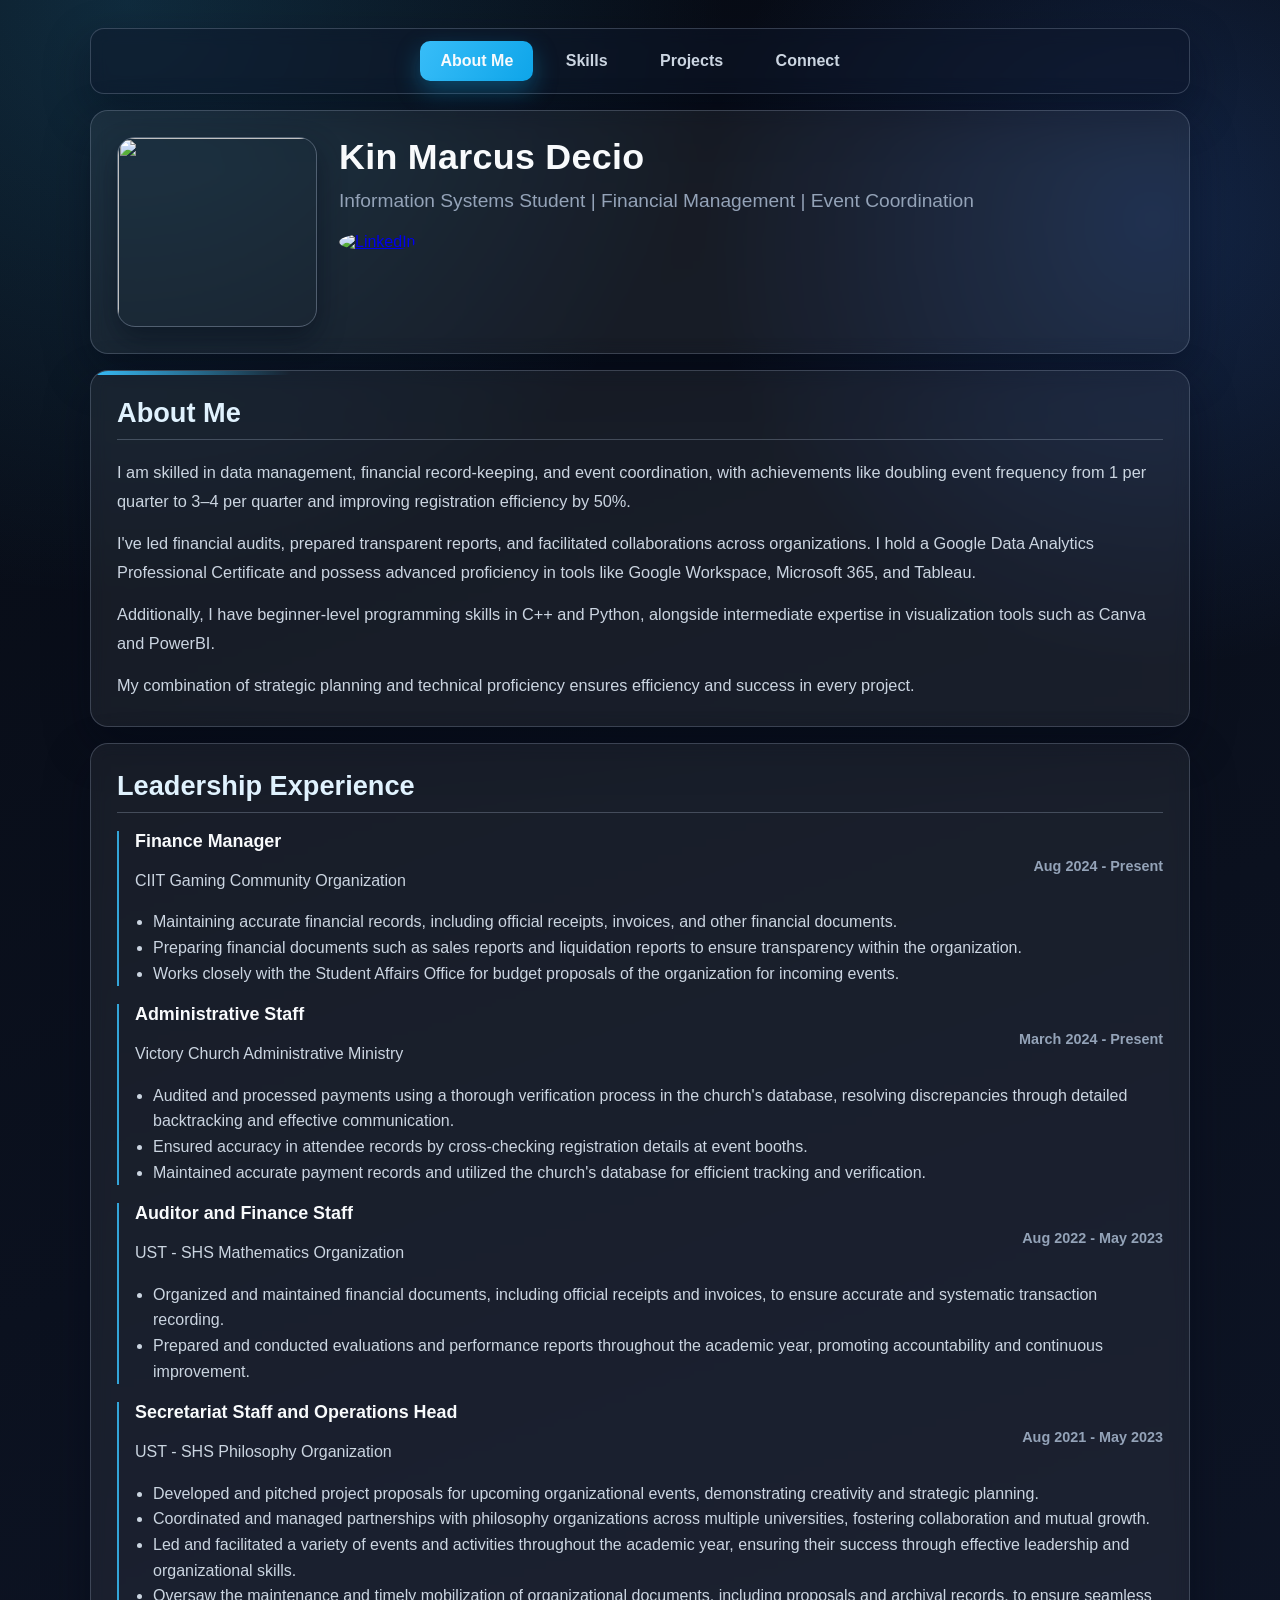
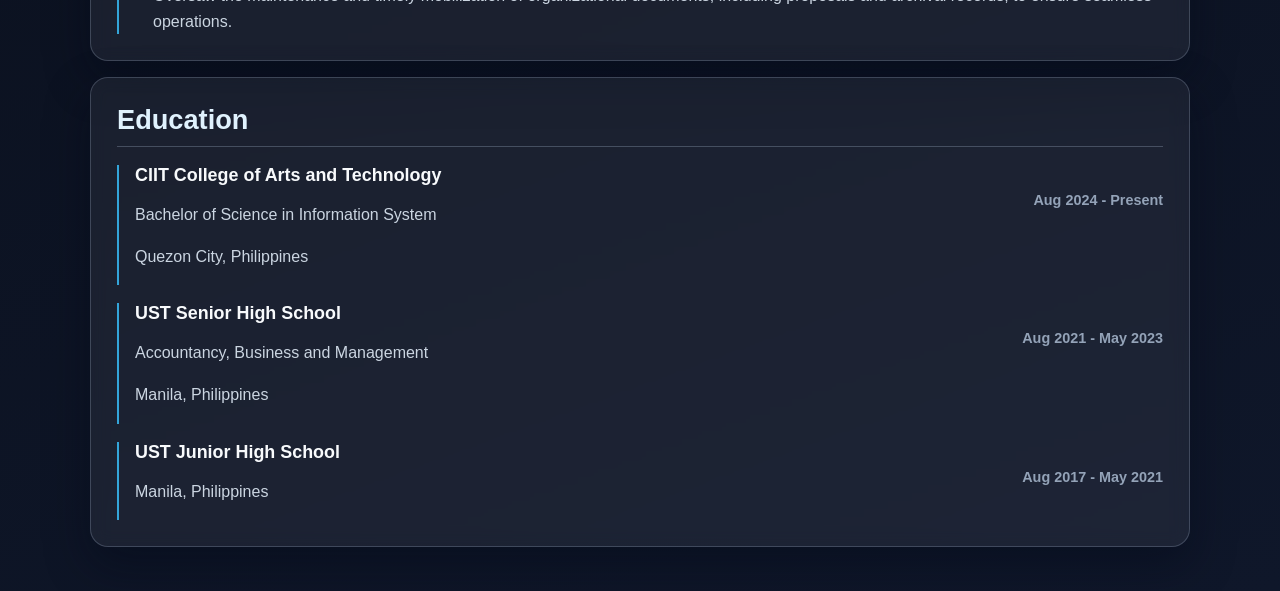
==== Index.html @ dff07a02 "Add files via upload" ====
<!DOCTYPE html>
<html lang="en">
<head>
    <meta charset="UTF-8">
    <meta name="viewport" content="width=device-width, initial-scale=1.0">
    <title>About Me - Kin Marcus Decio</title>
    <link rel="stylesheet" href="Index.css">
</head>
<body>

        <!-- NAVIGATION -->
    <div class="nav">
        <a href="Index.html" class="active">About Me</a>
        <a href="Skills.html">Skills</a>
        <a href="Projects.html">Projects</a>
        <a href="Socials.html">Connect</a>
    </div>

    <!-- PROFILE CARD -->
    <div class="card profile">
        <img src="profile.jpg" class="profile-img">

        <div>
            <h1>Kin Marcus Decio</h1>
            <p class="subtitle">
                Information Systems Student | Financial Management | Event Coordination
            </p>
            <a href="https://www.linkedin.com/in/kindecio" target="_blank" class="linkedin-link">
                <img src="linkedin.png" alt="LinkedIn" class="linkedin-icon">
            </a>
        </div>
    </div>

    <!-- ABOUT -->
    <div class="card about">
        <h2>About Me</h2>
        <div class="about-text">
            <p>
                I am skilled in data management, financial record-keeping, and event coordination, with achievements like doubling event frequency from 1 per quarter to 3–4 per quarter and improving registration efficiency by 50%.
            </p>
            <p>
                I've led financial audits, prepared transparent reports, and facilitated collaborations across organizations. I hold a Google Data Analytics Professional Certificate and possess advanced proficiency in tools like Google Workspace, Microsoft 365, and Tableau.
            </p>
            <p>
                Additionally, I have beginner-level programming skills in C++ and Python, alongside intermediate expertise in visualization tools such as Canva and PowerBI.
            </p>
            <p>
                My combination of strategic planning and technical proficiency ensures efficiency and success in every project.
            </p>
        </div>
    </div>

    <!-- EXPERIENCE -->
     <div class = "main-content">
    <div class="card">
        <h2>Leadership Experience</h2>

        <div class="item">
            <h3>Finance Manager</h3>
            <span class="date">Aug 2024 - Present</span>
            <p>CIIT Gaming Community Organization</p>
            <ul>
                <li>Maintaining accurate financial records, including official receipts, invoices, and other financial documents.</li>
                <li>Preparing financial documents such as sales reports and liquidation reports to ensure transparency within the organization.</li>
                <li>Works closely with the Student Affairs Office for budget proposals of the organization for incoming events.</li>
            </ul>
        </div>

        <div class="item">
            <h3>Administrative Staff</h3>
            <span class="date">March 2024 - Present</span>
            <p>Victory Church Administrative Ministry</p>
            <ul>
                <li>Audited and processed payments using a thorough verification process in the church's database, resolving discrepancies through detailed backtracking and effective communication.</li>
                <li>Ensured accuracy in attendee records by cross-checking registration details at event booths.</li>
                <li>Maintained accurate payment records and utilized the church's database for efficient tracking and verification.</li>
            </ul>
        </div>

        <div class="item">
            <h3>Auditor and Finance Staff</h3>
            <span class="date">Aug 2022 - May 2023</span>
            <p>UST - SHS Mathematics Organization</p>
            <ul>
                <li>Organized and maintained financial documents, including official receipts and invoices, to ensure accurate and systematic transaction recording.</li>
                <li>Prepared and conducted evaluations and performance reports throughout the academic year, promoting accountability and continuous improvement.</li>
            </ul>
        </div>

        <div class="item">
            <h3>Secretariat Staff and Operations Head</h3>
            <span class="date">Aug 2021 - May 2023</span>
            <p>UST - SHS Philosophy Organization</p>
            <ul>
                <li>Developed and pitched project proposals for upcoming organizational events, demonstrating creativity and strategic planning.</li>
                <li>Coordinated and managed partnerships with philosophy organizations across multiple universities, fostering collaboration and mutual growth.</li>
                <li>Led and facilitated a variety of events and activities throughout the academic year, ensuring their success through effective leadership and organizational skills.</li>
                <li>Oversaw the maintenance and timely mobilization of organizational documents, including proposals and archival records, to ensure seamless operations.</li>
            </ul>
        </div>
    </div>

    <!-- EDUCATION -->
    <div class="card">
        <h2>Education</h2>

        <div class="item">
            <h3>CIIT College of Arts and Technology</h3>
            <span class="date">Aug 2024 - Present</span>
            <p>Bachelor of Science in Information System</p>
            <p>Quezon City, Philippines</p>
        </div>

        <div class="item">
            <h3>UST Senior High School</h3>
            <span class="date">Aug 2021 - May 2023</span>
            <p>Accountancy, Business and Management</p>
            <p>Manila, Philippines</p>
        </div>

        <div class="item">
            <h3>UST Junior High School</h3>
            <span class="date">Aug 2017 - May 2021</span>
            <p>Manila, Philippines</p>
        </div>
    </div>
    </div>

</body>
</html>
---- Index.css ----
:root {
    --bg: #070b14;
    --bg-alt: #0f172a;
    --card: rgba(255, 255, 255, 0.06);
    --card-border: rgba(148, 163, 184, 0.3);
    --text: #e2e8f0;
    --muted: #94a3b8;
    --accent: #38bdf8;
    --accent-strong: #0ea5e9;
    --shadow: 0 18px 45px rgba(2, 8, 23, 0.4);
}

* {
    box-sizing: border-box;
}

body {
    font-family: "Segoe UI", "Inter", "Arial", sans-serif;
    margin: 0;
    color: var(--text);
    background:
        radial-gradient(1000px circle at 10% 0%, rgba(56, 189, 248, 0.18), transparent 60%),
        radial-gradient(900px circle at 90% 10%, rgba(59, 130, 246, 0.2), transparent 50%),
        linear-gradient(160deg, var(--bg), var(--bg-alt));
    min-height: 100vh;
}

/* NAV */
.nav {
    width: min(1100px, 92%);
    margin: 28px auto 10px;
    padding: 8px;
    text-align: center;
    background: rgba(15, 23, 42, 0.45);
    border: 1px solid var(--card-border);
    border-radius: 14px;
    backdrop-filter: blur(8px);
    box-shadow: var(--shadow);
}

.nav a {
    display: inline-block;
    padding: 11px 20px;
    margin: 4px;
    border-radius: 10px;
    text-decoration: none;
    color: #cbd5e1;
    font-size: 1rem;
    font-weight: 600;
    transition: transform 0.22s ease, box-shadow 0.22s ease, background 0.22s ease, color 0.22s ease;
}

.nav a:hover {
    color: #f8fafc;
    background: rgba(148, 163, 184, 0.18);
    transform: translateY(-2px) scale(1.03);
    box-shadow: 0 8px 18px rgba(2, 8, 23, 0.35);
}

.nav .active {
    color: #f8fafc;
    background: linear-gradient(120deg, var(--accent), var(--accent-strong));
    box-shadow: 0 10px 24px rgba(14, 165, 233, 0.35);
}

/* CARD */
.card {
    width: min(1100px, 92%);
    margin: 16px auto;
    padding: 26px;
    border-radius: 18px;
    background: var(--card);
    border: 1px solid var(--card-border);
    backdrop-filter: blur(8px);
    box-shadow: var(--shadow);
    transition: transform 0.22s ease, border-color 0.22s ease, box-shadow 0.22s ease;
}

.card:hover {
    transform: translateY(-3px) scale(1.005);
    border-color: rgba(56, 189, 248, 0.55);
    box-shadow: 0 14px 28px rgba(2, 8, 23, 0.45);
}

/* PROFILE CARD */
.card.profile {
    display: flex;
    align-items: flex-start;
    gap: 22px;
    text-align: left;
}

/* PROFILE IMAGE */
.profile-img {
    width: 200px;
    height: 190px;
    border-radius: 18px;
    object-fit: cover;
    border: 1px solid rgba(148, 163, 184, 0.45);
    box-shadow: 0 12px 28px rgba(2, 8, 23, 0.45);
}

/* NAME */
.card.profile h1 {
    margin: 0 0 8px;
    color: #f8fafc;
    font-size: clamp(1.7rem, 2.8vw, 2.3rem);
    letter-spacing: 0.3px;
}

/* SUBTITLE */
.subtitle {
    margin: 0;
    color: var(--muted);
    font-size: clamp(1rem, 2vw, 1.2rem);
    line-height: 1.6;
}

/* LINKEDIN ICON */
.linkedin-link {
    display: inline-block;
    margin-top: 16px;
}

.linkedin-icon {
    width: 46px;
    height: 46px;
    border-radius: 50%;
    transition: transform 0.2s ease, filter 0.2s ease;
}

.linkedin-icon:hover {
    transform: translateY(-2px) scale(1.04);
    filter: drop-shadow(0 8px 16px rgba(56, 189, 248, 0.45));
}

/* ABOUT SECTION */
.card.about {
    position: relative;
    overflow: hidden;
}

.card.about::before {
    content: "";
    position: absolute;
    inset: 0 auto auto 0;
    width: 200px;
    height: 4px;
    background: linear-gradient(90deg, var(--accent), transparent);
}

/* CARD TITLES */
.card h2 {
    margin: 0 0 18px;
    padding-bottom: 10px;
    font-size: clamp(1.3rem, 2.2vw, 1.7rem);
    font-weight: 700;
    color: #e0f2fe;
    border-bottom: 1px solid rgba(148, 163, 184, 0.35);
}

.about-text p {
    margin: 0 0 14px;
    line-height: 1.75;
    color: #cbd5e1;
    font-size: 1.02rem;
}

.about-text p:last-child {
    margin-bottom: 0;
}

/* EXPERIENCE + EDUCATION ITEMS */
.item {
    margin-top: 18px;
    padding: 0 0 0 16px;
    border-left: 2px solid rgba(56, 189, 248, 0.85);
    font-size: 1rem;
    transition: transform 0.2s ease;
}

.item:hover {
    transform: translateX(3px);
}

.item h3 {
    margin: 0 0 6px;
    color: #f8fafc;
    font-size: 1.12rem;
}

.item p,
.item li {
    color: #cbd5e1;
    line-height: 1.6;
}

.item ul {
    margin: 10px 0 0;
    padding-left: 18px;
}

.date {
    float: right;
    color: var(--muted);
    font-size: 0.9rem;
    font-weight: 600;
}

.item::after {
    content: "";
    display: block;
    clear: both;
}

.main-content {
    padding-bottom: 28px;
}

@media (max-width: 860px) {
    .card.profile {
        flex-direction: column;
        align-items: center;
        text-align: center;
    }

    .date {
        float: none;
        display: block;
        margin: 4px 0 8px;
    }
}
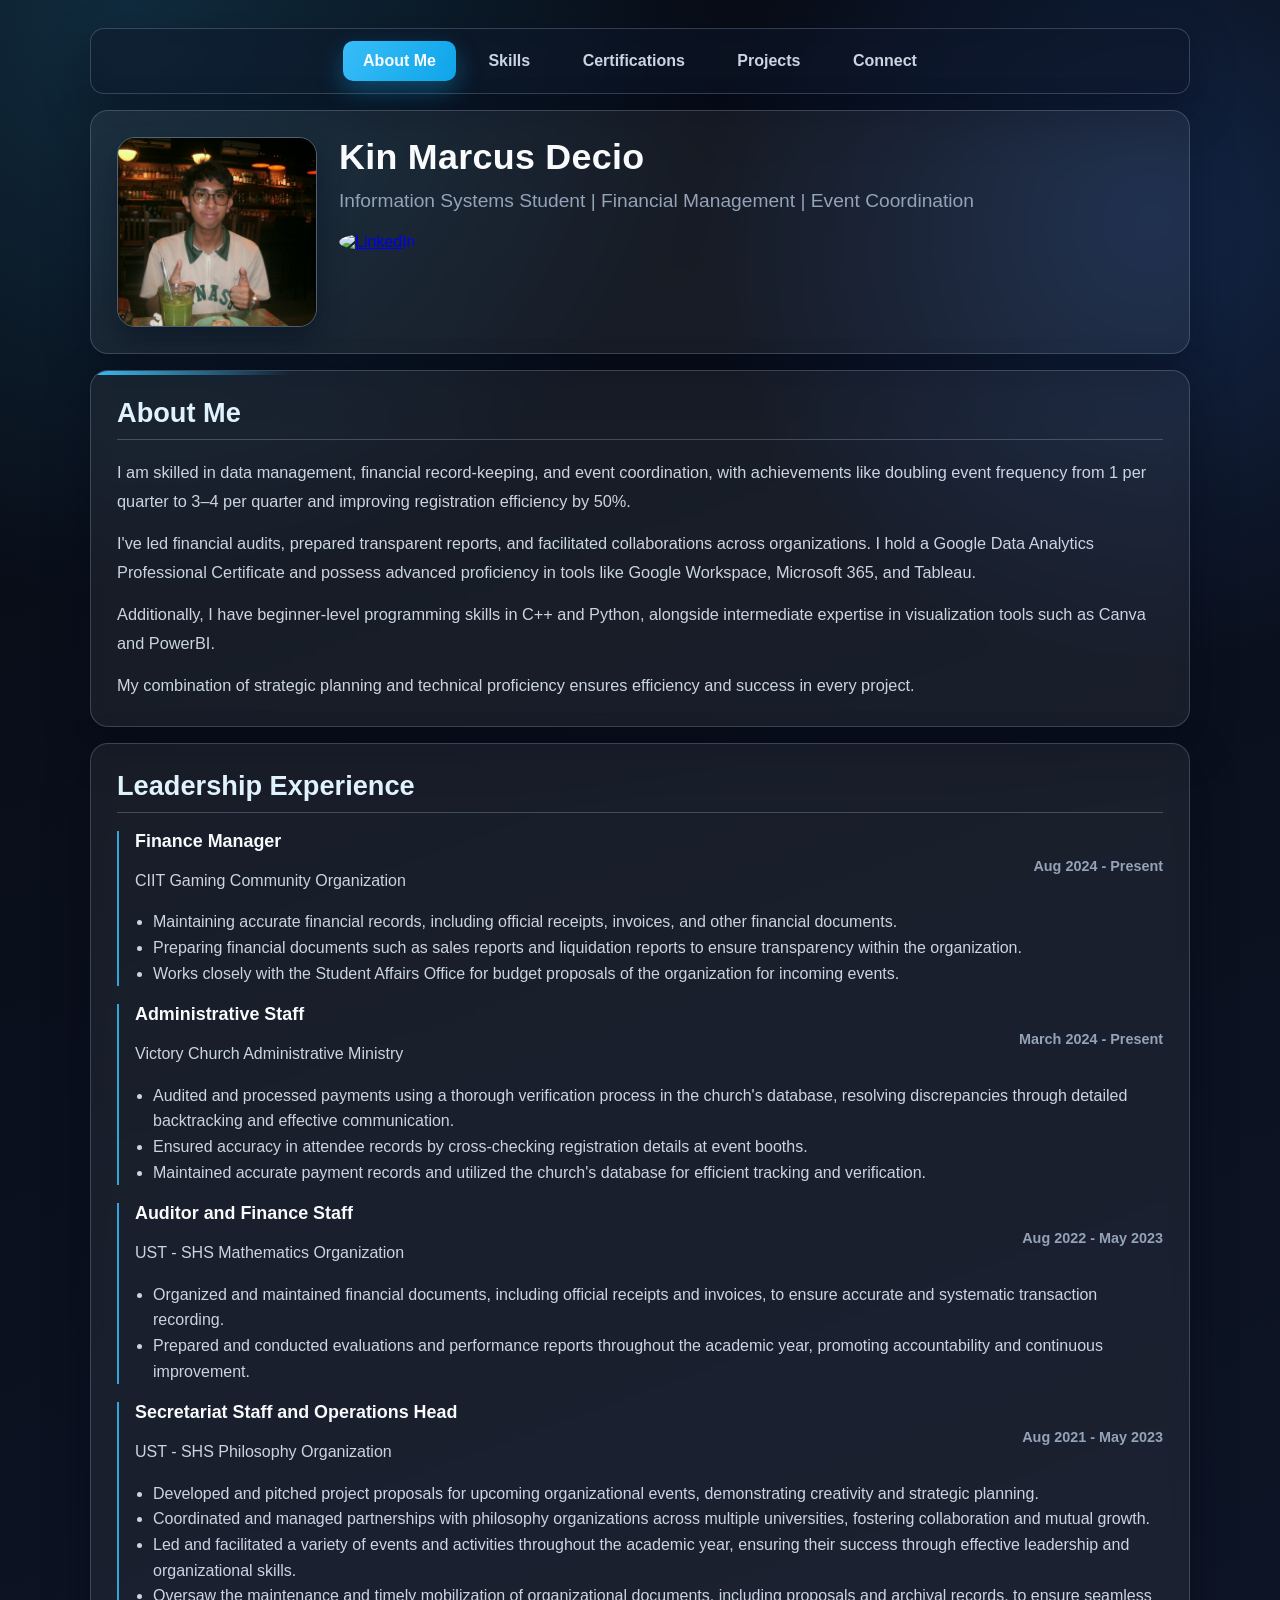
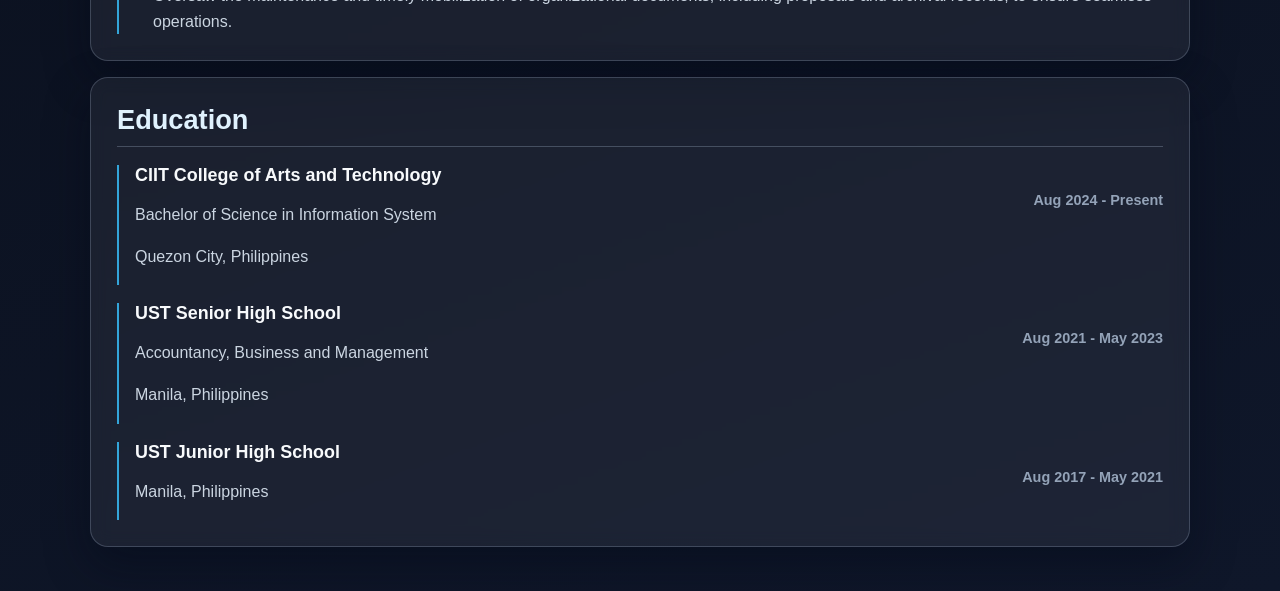
==== commit 551e233b: "Add files via upload" ====
--- a/Index.html
+++ b/Index.html
@@ -12,6 +12,7 @@
     <div class="nav">
         <a href="Index.html" class="active">About Me</a>
         <a href="Skills.html">Skills</a>
+        <a href="Certifications.html">Certifications</a>
         <a href="Projects.html">Projects</a>
         <a href="Socials.html">Connect</a>
     </div>
